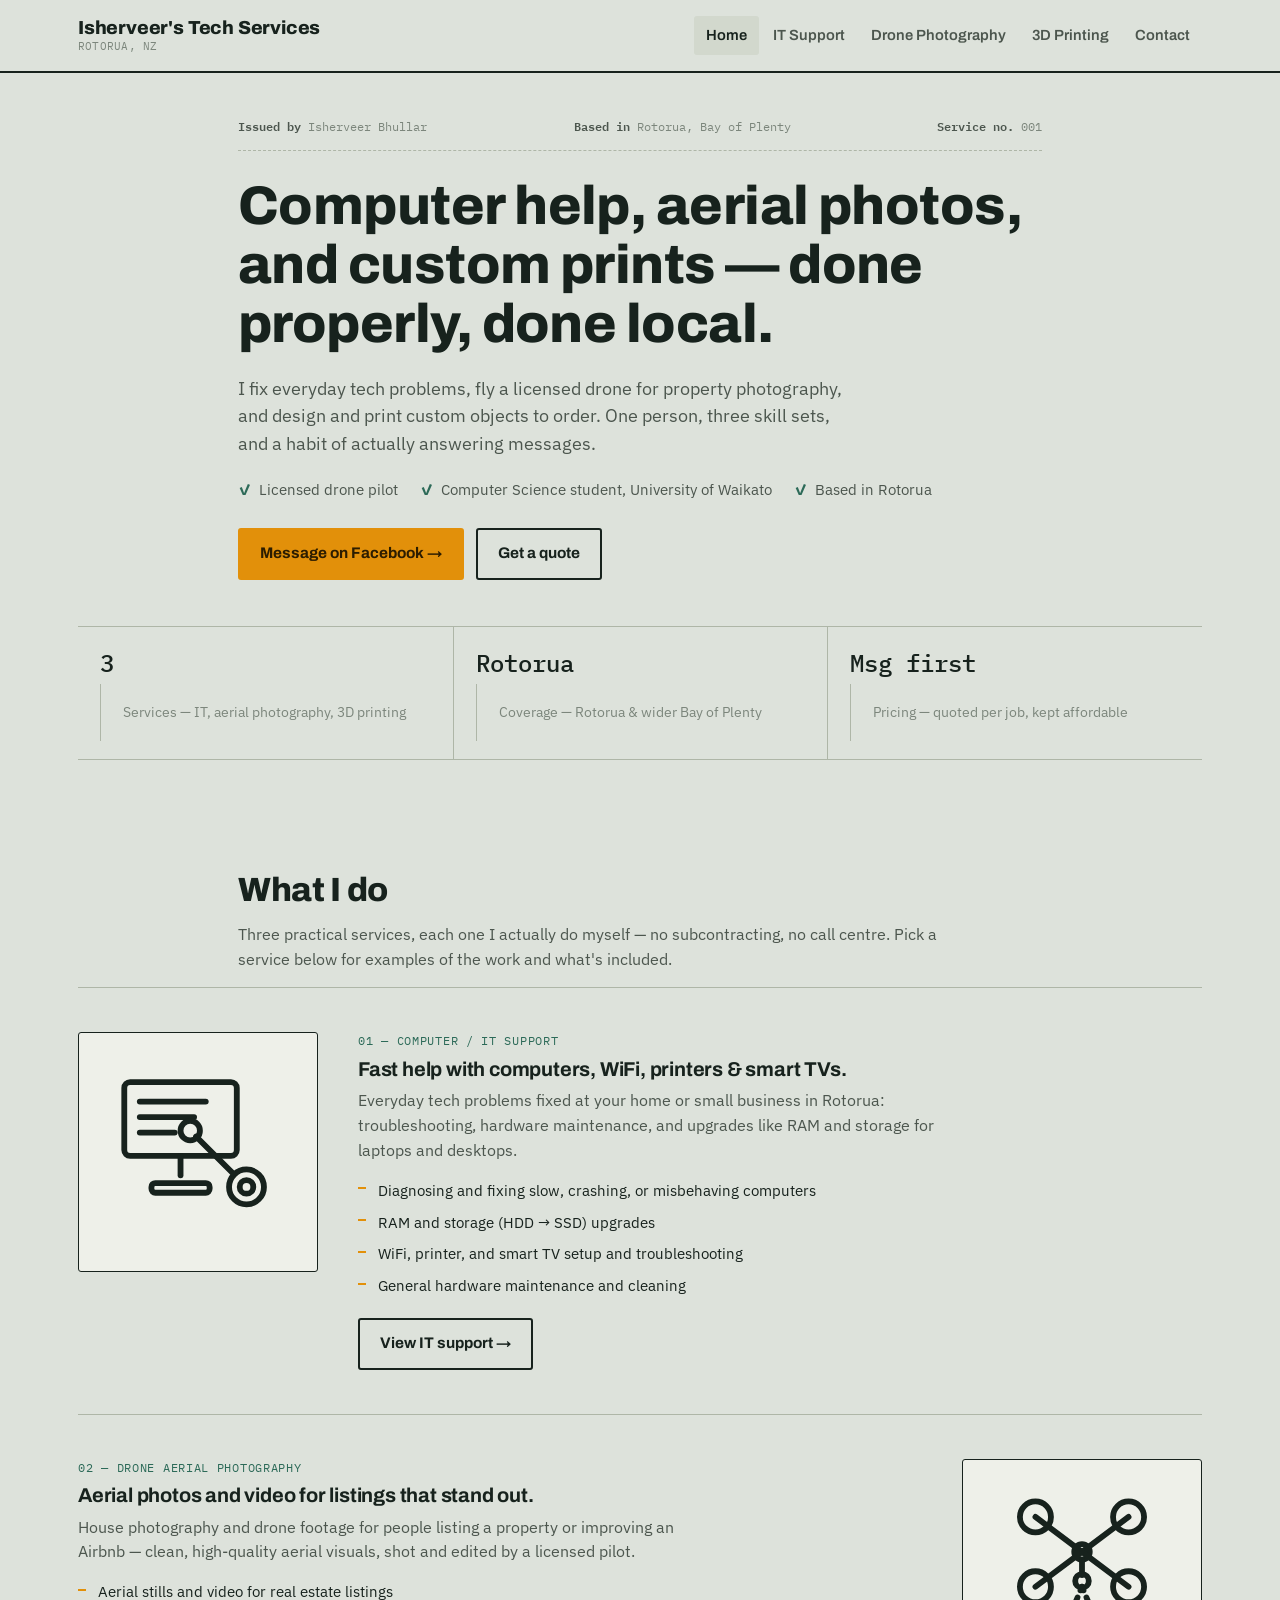
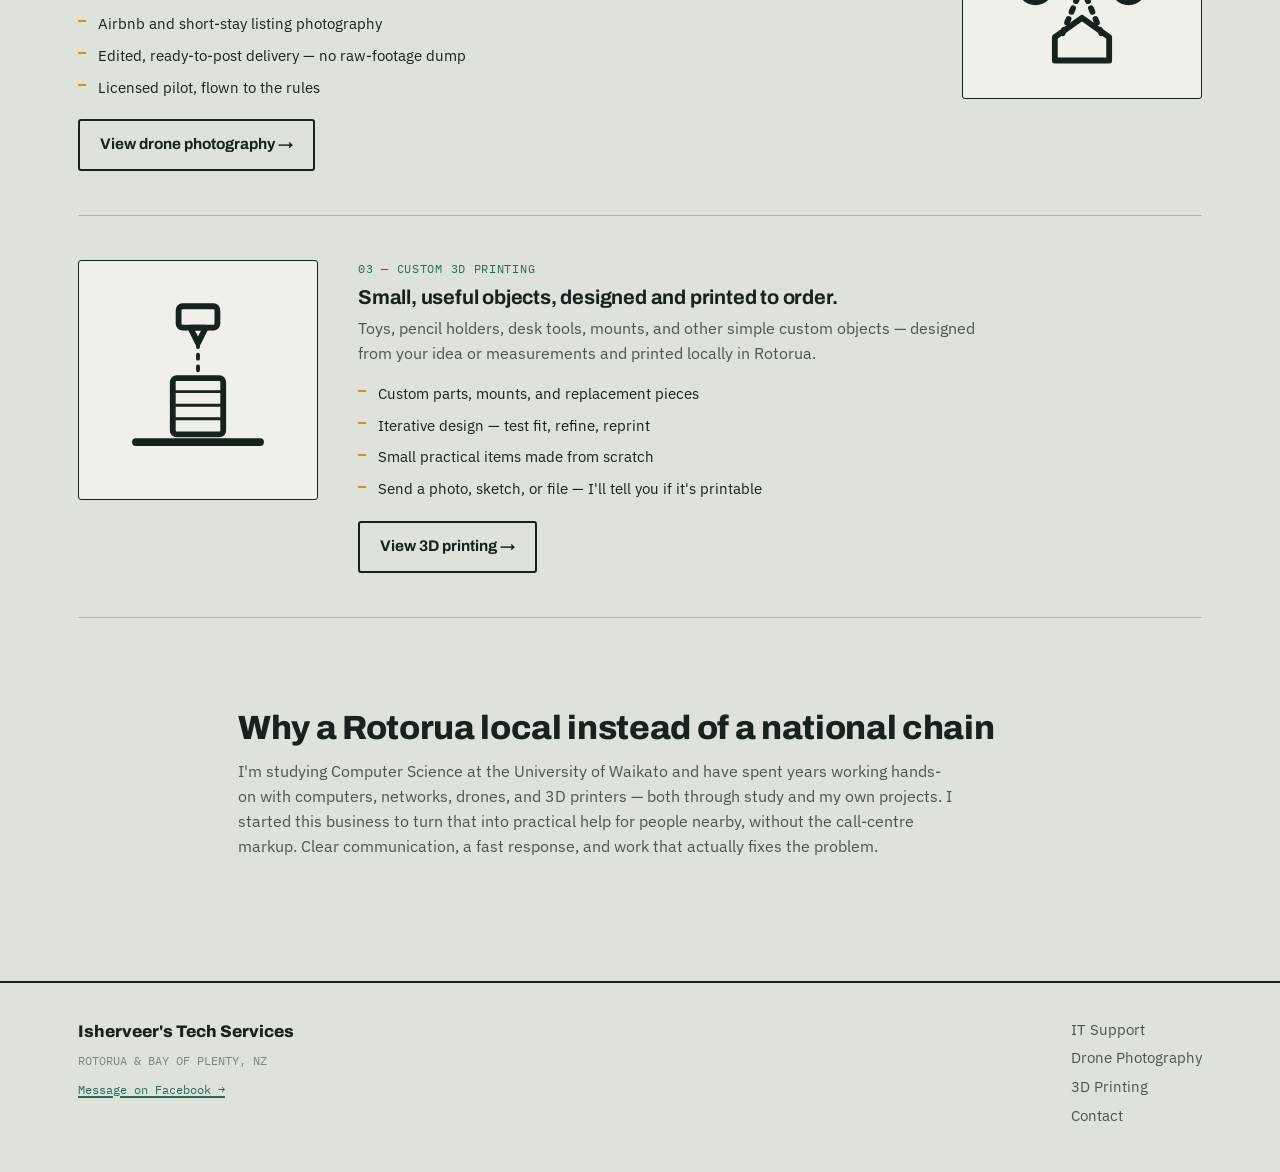
==== index.html @ d9dfd25a "Initial site: home, three service pages, contact Computer/IT support, drone aerial photography, and " ====
<!DOCTYPE html>
<html lang="en">
<head>
<meta charset="UTF-8">
<meta name="viewport" content="width=device-width, initial-scale=1.0">
<title>Isherveer's Tech Services — Computer help, drone photography & 3D printing in Rotorua</title>
<meta name="description" content="Local computer/IT support, drone aerial photography, and custom 3D printing in Rotorua, NZ. Fast, affordable, and reliable.">
<link rel="preconnect" href="https://fonts.googleapis.com">
<link rel="preconnect" href="https://fonts.gstatic.com" crossorigin>
<link href="https://fonts.googleapis.com/css2?family=Archivo:wght@600;700;800&family=IBM+Plex+Sans:wght@400;500;600&family=IBM+Plex+Mono:wght@400;500&display=swap" rel="stylesheet">
<link rel="icon" href="favicon.svg" type="image/svg+xml">
<link rel="stylesheet" href="style.css">
</head>
<body>

<header class="masthead">
  <div class="wrap">
    <a href="index.html" class="wordmark">
      <span class="name">Isherveer's Tech Services</span>
      <span class="sub">ROTORUA, NZ</span>
    </a>
    <button class="navtoggle" aria-expanded="false" aria-label="Toggle menu">Menu</button>
    <nav class="mainnav">
      <a href="index.html" class="active">Home</a>
      <a href="it-support.html">IT Support</a>
      <a href="drone-photography.html">Drone Photography</a>
      <a href="3d-printing.html">3D Printing</a>
      <a href="contact.html">Contact</a>
    </nav>
  </div>
</header>

<main>

  <section class="ticket">
    <div class="wrap col">
      <div class="ticket-meta">
        <span><b>Issued by</b> Isherveer Bhullar</span>
        <span><b>Based in</b> Rotorua, Bay of Plenty</span>
        <span><b>Service no.</b> 001</span>
      </div>

      <h1>Computer help, aerial photos, and custom prints — done properly, done local.</h1>
      <p class="hero-lede">I fix everyday tech problems, fly a licensed drone for property photography, and design and print custom objects to order. One person, three skill sets, and a habit of actually answering messages.</p>

      <div class="credentials-line">
        <span><span class="mark">✓</span> Licensed drone pilot</span>
        <span><span class="mark">✓</span> Computer Science student, University of Waikato</span>
        <span><span class="mark">✓</span> Based in Rotorua</span>
      </div>

      <div class="btn-row">
        <a class="btn btn-primary" href="https://www.facebook.com/isherveer/" target="_blank" rel="noopener">Message on Facebook →</a>
        <a class="btn btn-ghost" href="contact.html">Get a quote</a>
      </div>
    </div>

    <div class="wrap">
      <div class="facts">
        <div>
          <span class="num">3</span>
          <div class="label">Services — IT, aerial photography, 3D printing</div>
        </div>
        <div>
          <span class="num">Rotorua</span>
          <div class="label">Coverage — Rotorua & wider Bay of Plenty</div>
        </div>
        <div>
          <span class="num">Msg first</span>
          <div class="label">Pricing — quoted per job, kept affordable</div>
        </div>
      </div>
    </div>
  </section>

  <section>
    <div class="wrap col">
      <h2>What I do</h2>
      <p class="wide" style="color:var(--ink-dim);">Three practical services, each one I actually do myself — no subcontracting, no call centre. Pick a service below for examples of the work and what's included.</p>
    </div>

    <div class="wrap">

      <div class="service-row">
        <div class="service-diagram" aria-hidden="true">
          <svg viewBox="0 0 100 100" fill="none" stroke-width="3" stroke-linecap="round" stroke-linejoin="round">
            <rect x="12" y="14" width="58" height="38" rx="3"></rect>
            <line x1="20" y1="24" x2="54" y2="24"></line>
            <line x1="20" y1="32" x2="48" y2="32"></line>
            <line x1="20" y1="40" x2="38" y2="40"></line>
            <line x1="41" y1="52" x2="41" y2="62"></line>
            <rect x="26" y="66" width="30" height="5" rx="2"></rect>
            <circle cx="75" cy="68" r="9"></circle>
            <circle cx="75" cy="68" r="3.5"></circle>
            <line x1="68.5" y1="61.5" x2="49" y2="42"></line>
            <circle cx="46" cy="39" r="5"></circle>
          </svg>
        </div>
        <div>
          <span class="service-tag">01 — Computer / IT support</span>
          <h3>Fast help with computers, WiFi, printers & smart TVs.</h3>
          <p>Everyday tech problems fixed at your home or small business in Rotorua: troubleshooting, hardware maintenance, and upgrades like RAM and storage for laptops and desktops.</p>
          <ul class="offer-list">
            <li>Diagnosing and fixing slow, crashing, or misbehaving computers</li>
            <li>RAM and storage (HDD → SSD) upgrades</li>
            <li>WiFi, printer, and smart TV setup and troubleshooting</li>
            <li>General hardware maintenance and cleaning</li>
          </ul>
          <div class="btn-row" style="margin-top:20px;">
            <a class="btn btn-ghost" href="it-support.html">View IT support →</a>
          </div>
        </div>
      </div>

      <div class="service-row reverse">
        <div class="service-diagram" aria-hidden="true">
          <svg viewBox="0 0 100 100" fill="none" stroke-width="3" stroke-linecap="round" stroke-linejoin="round">
            <circle cx="50" cy="36" r="4"></circle>
            <line x1="50" y1="36" x2="26" y2="18"></line>
            <line x1="50" y1="36" x2="74" y2="18"></line>
            <line x1="50" y1="36" x2="26" y2="54"></line>
            <line x1="50" y1="36" x2="74" y2="54"></line>
            <circle cx="26" cy="18" r="8"></circle>
            <circle cx="74" cy="18" r="8"></circle>
            <circle cx="26" cy="54" r="8"></circle>
            <circle cx="74" cy="54" r="8"></circle>
            <line x1="50" y1="40" x2="50" y2="48"></line>
            <circle cx="50" cy="51" r="3.5"></circle>
            <line x1="50" y1="54" x2="40" y2="78" stroke-dasharray="2 4"></line>
            <line x1="50" y1="54" x2="60" y2="78" stroke-dasharray="2 4"></line>
            <path d="M36 92 L36 80 L50 70 L64 80 L64 92 Z"></path>
          </svg>
        </div>
        <div>
          <span class="service-tag">02 — Drone aerial photography</span>
          <h3>Aerial photos and video for listings that stand out.</h3>
          <p>House photography and drone footage for people listing a property or improving an Airbnb — clean, high-quality aerial visuals, shot and edited by a licensed pilot.</p>
          <ul class="offer-list">
            <li>Aerial stills and video for real estate listings</li>
            <li>Airbnb and short-stay listing photography</li>
            <li>Edited, ready-to-post delivery — no raw-footage dump</li>
            <li>Licensed pilot, flown to the rules</li>
          </ul>
          <div class="btn-row" style="margin-top:20px;">
            <a class="btn btn-ghost" href="drone-photography.html">View drone photography →</a>
          </div>
        </div>
      </div>

      <div class="service-row">
        <div class="service-diagram" aria-hidden="true">
          <svg viewBox="0 0 100 100" fill="none" stroke-width="3" stroke-linecap="round" stroke-linejoin="round">
            <rect x="40" y="12" width="20" height="11" rx="2"></rect>
            <path d="M46 23 L54 23 L50 31 Z"></path>
            <line x1="50" y1="31" x2="50" y2="49" stroke-dasharray="2 4" stroke-width="2"></line>
            <rect x="37" y="49" width="26" height="29" rx="2"></rect>
            <line x1="37" y1="56" x2="63" y2="56" stroke-width="1.5"></line>
            <line x1="37" y1="63" x2="63" y2="63" stroke-width="1.5"></line>
            <line x1="37" y1="70" x2="63" y2="70" stroke-width="1.5"></line>
            <line x1="18" y1="82" x2="82" y2="82" stroke-width="4"></line>
          </svg>
        </div>
        <div>
          <span class="service-tag">03 — Custom 3D printing</span>
          <h3>Small, useful objects, designed and printed to order.</h3>
          <p>Toys, pencil holders, desk tools, mounts, and other simple custom objects — designed from your idea or measurements and printed locally in Rotorua.</p>
          <ul class="offer-list">
            <li>Custom parts, mounts, and replacement pieces</li>
            <li>Iterative design — test fit, refine, reprint</li>
            <li>Small practical items made from scratch</li>
            <li>Send a photo, sketch, or file — I'll tell you if it's printable</li>
          </ul>
          <div class="btn-row" style="margin-top:20px;">
            <a class="btn btn-ghost" href="3d-printing.html">View 3D printing →</a>
          </div>
        </div>
      </div>

    </div>
  </section>

  <section class="tight">
    <div class="wrap col">
      <h2>Why a Rotorua local instead of a national chain</h2>
      <p class="wide" style="color:var(--ink-dim);">I'm studying Computer Science at the University of Waikato and have spent years working hands-on with computers, networks, drones, and 3D printers — both through study and my own projects. I started this business to turn that into practical help for people nearby, without the call-centre markup. Clear communication, a fast response, and work that actually fixes the problem.</p>
    </div>
  </section>

</main>

<footer class="site">
  <div class="wrap">
    <div>
      <div class="fbrand">Isherveer's Tech Services</div>
      <div class="farea">ROTORUA &amp; BAY OF PLENTY, NZ</div>
      <div class="farea" style="margin-top:10px;"><a href="https://www.facebook.com/isherveer/" target="_blank" rel="noopener" style="color:var(--teal);">Message on Facebook →</a></div>
    </div>
    <nav>
      <a href="it-support.html">IT Support</a>
      <a href="drone-photography.html">Drone Photography</a>
      <a href="3d-printing.html">3D Printing</a>
      <a href="contact.html">Contact</a>
    </nav>
  </div>
</footer>

<script src="script.js"></script>
</body>
</html>
---- style.css ----
/* =========================================================
   Isherveer's Tech Services
   Design concept: a field service manual / work-order ticket.
   Flat paper, hairline rules, one signal colour, no gradients,
   no glass, no drop-shadow card kit. Custom line-art diagrams
   stand in for an icon pack.
   ========================================================= */

:root {
  /* ---- palette ---- */
  --paper: #dde2db;        /* cool sage-steel page background */
  --paper-raised: #eef0e9; /* slightly lighter panel surface */
  --paper-stamp: #d2d8cd;  /* pressed/recessed surface (inputs, ticket stub) */
  --ink: #17221d;          /* primary text — cool near-black */
  --ink-dim: #4c564e;      /* secondary text */
  --ink-faint: #7c867c;    /* tertiary / meta text */
  --line: #aeb6a7;         /* hairline rule colour */
  --line-strong: #17221d;
  --signal: #e2900a;       /* amber / hazard accent — primary CTA */
  --signal-ink: #2c1d00;   /* text printed on signal colour */
  --teal: #2c6a58;         /* secondary accent — links, tags */
  --teal-dim: #e3ece7;     /* teal tint background */
  --white: #f7f7f2;

  --font-display: "Archivo", "Arial Narrow", sans-serif;
  --font-body: "IBM Plex Sans", "Segoe UI", sans-serif;
  --font-mono: "IBM Plex Mono", "Courier New", monospace;

  --col-max: 860px;
  --wide-max: 1180px;
  --radius: 3px;
}

* { box-sizing: border-box; }

html { scroll-behavior: smooth; }

body {
  margin: 0;
  background: var(--paper);
  color: var(--ink);
  font-family: var(--font-body);
  font-size: 16px;
  line-height: 1.55;
  -webkit-font-smoothing: antialiased;
}

img { max-width: 100%; display: block; }

a {
  color: var(--teal);
  text-decoration-thickness: 1.5px;
  text-underline-offset: 2px;
}
a:hover { color: var(--ink); }

h1, h2, h3, h4 {
  font-family: var(--font-display);
  color: var(--ink);
  line-height: 1.08;
  margin: 0 0 0.4em;
  font-weight: 800;
  letter-spacing: -0.01em;
}

h1 { font-size: clamp(2.1rem, 5vw, 3.4rem); }
h2 { font-size: clamp(1.5rem, 3.2vw, 2.1rem); }
h3 { font-size: 1.25rem; font-weight: 700; }

p { margin: 0 0 1em; max-width: 62ch; }
p.wide { max-width: 72ch; }

.visually-hidden {
  position: absolute; width: 1px; height: 1px;
  overflow: hidden; clip: rect(0 0 0 0); white-space: nowrap;
}

:focus-visible {
  outline: 2.5px solid var(--signal);
  outline-offset: 2px;
}

/* ---------- layout shells ---------- */

.wrap { max-width: var(--wide-max); margin: 0 auto; padding: 0 28px; }
.col  { max-width: var(--col-max); }

section { padding: 56px 0; }
section.tight { padding: 36px 0; }

.rule {
  border: none;
  border-top: 1.5px solid var(--line);
  margin: 0;
}
.rule.strong { border-top: 2px solid var(--line-strong); }

/* ---------- masthead ---------- */

.masthead {
  background: var(--paper);
  border-bottom: 2px solid var(--line-strong);
  position: sticky;
  top: 0;
  z-index: 40;
}
.masthead .wrap {
  display: flex;
  align-items: center;
  justify-content: space-between;
  gap: 24px;
  padding-top: 16px;
  padding-bottom: 16px;
}
.wordmark {
  display: flex;
  flex-direction: column;
  text-decoration: none;
  line-height: 1;
}
.wordmark .name {
  font-family: var(--font-display);
  font-weight: 800;
  font-size: 1.18rem;
  color: var(--ink);
  letter-spacing: -0.01em;
}
.wordmark .sub {
  font-family: var(--font-mono);
  font-size: 0.68rem;
  color: var(--ink-faint);
  margin-top: 4px;
  letter-spacing: 0.02em;
}

nav.mainnav { display: flex; align-items: center; gap: 2px; }
nav.mainnav a {
  font-family: var(--font-display);
  font-weight: 600;
  font-size: 0.92rem;
  color: var(--ink-dim);
  text-decoration: none;
  padding: 8px 12px;
  border-radius: var(--radius);
}
nav.mainnav a:hover { color: var(--ink); background: var(--paper-raised); }
nav.mainnav a.active { color: var(--ink); background: var(--paper-stamp); }

.navtoggle {
  display: none;
  font-family: var(--font-display);
  font-weight: 700;
  background: var(--paper-raised);
  border: 1.5px solid var(--line-strong);
  border-radius: var(--radius);
  padding: 7px 12px;
  cursor: pointer;
}

/* ---------- buttons ---------- */

.btn {
  display: inline-flex;
  align-items: center;
  gap: 8px;
  font-family: var(--font-display);
  font-weight: 700;
  font-size: 0.96rem;
  padding: 12px 20px;
  border-radius: var(--radius);
  text-decoration: none;
  border: 2px solid var(--line-strong);
  cursor: pointer;
}
.btn-primary {
  background: var(--signal);
  border-color: var(--signal);
  color: var(--signal-ink);
}
.btn-primary:hover { background: #c87e08; border-color: #c87e08; color: var(--signal-ink); }
.btn-ghost {
  background: transparent;
  color: var(--ink);
}
.btn-ghost:hover { background: var(--paper-raised); color: var(--ink); }
.btn-row { display: flex; flex-wrap: wrap; gap: 12px; margin-top: 26px; }

/* ---------- work-order header (home hero) ---------- */

.ticket {
  padding-top: 44px;
}
.ticket-meta {
  display: flex;
  justify-content: space-between;
  align-items: baseline;
  flex-wrap: wrap;
  gap: 10px 20px;
  font-family: var(--font-mono);
  font-size: 0.78rem;
  color: var(--ink-faint);
  border-bottom: 1.5px dashed var(--line);
  padding-bottom: 14px;
  margin-bottom: 26px;
}
.ticket-meta b { color: var(--ink-dim); font-weight: 600; }

.hero-lede { font-size: 1.1rem; color: var(--ink-dim); max-width: 56ch; margin-top: 16px; }

.credentials-line {
  display: flex;
  flex-wrap: wrap;
  gap: 10px 22px;
  margin-top: 22px;
  font-size: 0.92rem;
  color: var(--ink-dim);
}
.credentials-line span { display: inline-flex; align-items: center; gap: 7px; }
.credentials-line .mark { color: var(--teal); font-weight: 700; }

/* quick facts strip */
.facts {
  display: grid;
  grid-template-columns: repeat(3, 1fr);
  border-top: 1.5px solid var(--line);
  border-bottom: 1.5px solid var(--line);
  margin-top: 46px;
}
.facts div {
  padding: 18px 22px;
  border-left: 1.5px solid var(--line);
}
.facts div:first-child { border-left: none; }
.facts .num {
  font-family: var(--font-mono);
  font-size: 1.5rem;
  font-weight: 500;
  color: var(--ink);
  display: block;
}
.facts .label {
  color: var(--ink-faint);
  font-size: 0.86rem;
  margin-top: 2px;
}

/* ---------- service spec-sheet rows ---------- */

.service-row {
  display: grid;
  grid-template-columns: 240px 1fr;
  gap: 40px;
  padding: 44px 0;
  border-top: 1.5px solid var(--line);
  align-items: start;
}
.service-row:last-child { border-bottom: 1.5px solid var(--line); }
.service-row.reverse { grid-template-columns: 1fr 240px; }
.service-row.reverse .service-diagram { order: 2; }

.service-diagram {
  width: 100%;
  aspect-ratio: 1 / 1;
  background: var(--paper-raised);
  border: 1.5px solid var(--line-strong);
  border-radius: var(--radius);
  display: flex;
  align-items: center;
  justify-content: center;
  padding: 22px;
}
.service-diagram svg { width: 100%; height: 100%; stroke: var(--ink); }

.service-tag {
  font-family: var(--font-mono);
  font-size: 0.74rem;
  color: var(--teal);
  text-transform: uppercase;
  letter-spacing: 0.06em;
  display: block;
  margin-bottom: 8px;
}

.service-row p { color: var(--ink-dim); }

.service-row ul.offer-list {
  list-style: none;
  margin: 16px 0 0;
  padding: 0;
  display: grid;
  gap: 8px;
}
.service-row ul.offer-list li {
  padding-left: 20px;
  position: relative;
  font-size: 0.96rem;
  color: var(--ink);
}
.service-row ul.offer-list li::before {
  content: "";
  position: absolute;
  left: 0; top: 0.55em;
  width: 8px; height: 2px;
  background: var(--signal);
}

/* ---------- service detail pages ---------- */

.page-head {
  padding-top: 40px;
  padding-bottom: 8px;
}
.breadcrumb {
  font-family: var(--font-mono);
  font-size: 0.78rem;
  color: var(--ink-faint);
  margin-bottom: 18px;
}
.breadcrumb a { color: var(--ink-faint); }
.breadcrumb a:hover { color: var(--teal); }

.spec-table {
  width: 100%;
  border-collapse: collapse;
  margin: 28px 0;
  font-size: 0.95rem;
}
.spec-table tr { border-top: 1.5px solid var(--line); }
.spec-table tr:last-child { border-bottom: 1.5px solid var(--line); }
.spec-table td {
  padding: 12px 10px 12px 0;
  vertical-align: top;
}
.spec-table td:first-child {
  font-family: var(--font-mono);
  color: var(--ink-faint);
  width: 190px;
  white-space: nowrap;
}

.offer-grid {
  display: grid;
  grid-template-columns: repeat(2, 1fr);
  gap: 1.5px;
  background: var(--line);
  border: 1.5px solid var(--line);
  margin: 30px 0;
}
.offer-grid .cell {
  background: var(--paper-raised);
  padding: 20px 22px;
}
.offer-grid .cell h4 {
  font-family: var(--font-display);
  font-size: 1rem;
  margin-bottom: 6px;
}
.offer-grid .cell p { font-size: 0.92rem; color: var(--ink-dim); margin: 0; max-width: none; }

/* ---------- case studies (3D printing) ---------- */

.case {
  display: grid;
  grid-template-columns: 220px 1fr;
  gap: 28px;
  padding: 30px 0;
  border-top: 1.5px solid var(--line);
}
.case:last-of-type { border-bottom: 1.5px solid var(--line); }
.case h4 { margin-bottom: 6px; }
.case p { color: var(--ink-dim); font-size: 0.96rem; }
.case .case-meta {
  font-family: var(--font-mono);
  font-size: 0.74rem;
  color: var(--teal);
  display: block;
  margin-bottom: 6px;
}

.photo-slot {
  aspect-ratio: 4 / 3;
  border: 1.5px dashed var(--ink-faint);
  border-radius: var(--radius);
  background: repeating-linear-gradient(
    135deg, var(--paper-raised), var(--paper-raised) 8px,
    var(--paper-stamp) 8px, var(--paper-stamp) 16px
  );
  display: flex;
  align-items: center;
  justify-content: center;
  text-align: center;
  padding: 14px;
}
.photo-slot span {
  font-family: var(--font-mono);
  font-size: 0.72rem;
  color: var(--ink-dim);
  background: var(--paper);
  padding: 4px 8px;
  border: 1px solid var(--line-strong);
  border-radius: var(--radius);
}

/* ---------- video grid (editing samples) ---------- */

.video-grid {
  display: grid;
  grid-template-columns: repeat(auto-fit, minmax(260px, 1fr));
  gap: 22px;
  margin: 30px 0;
}
.v-card { border: 1.5px solid var(--line-strong); border-radius: var(--radius); overflow: hidden; background: var(--paper-raised); }
.v-embed { position: relative; width: 100%; padding-top: 56.25%; background: #000; }
.v-embed iframe { position: absolute; inset: 0; width: 100%; height: 100%; border: 0; }
.v-body { padding: 12px 14px; }
.v-title { font-family: var(--font-display); font-weight: 700; font-size: 0.94rem; }
.v-tool { font-family: var(--font-mono); font-size: 0.72rem; color: var(--ink-faint); margin-top: 3px; }

.note-box {
  border: 1.5px solid var(--line-strong);
  background: var(--teal-dim);
  border-radius: var(--radius);
  padding: 16px 18px;
  font-size: 0.92rem;
  color: var(--ink-dim);
  margin: 24px 0;
}
.note-box b { color: var(--ink); }

/* ---------- contact page ---------- */

.contact-grid {
  display: grid;
  grid-template-columns: 1fr 1.2fr;
  gap: 50px;
  align-items: start;
}
.contact-channel {
  display: block;
  border-top: 1.5px solid var(--line);
  padding: 18px 0;
}
.contact-channel:last-child { border-bottom: 1.5px solid var(--line); }
.contact-channel .ch-label {
  font-family: var(--font-mono);
  font-size: 0.74rem;
  color: var(--ink-faint);
  text-transform: uppercase;
  letter-spacing: 0.06em;
  display: block;
  margin-bottom: 4px;
}
.contact-channel .ch-value {
  font-family: var(--font-display);
  font-weight: 700;
  font-size: 1.15rem;
  color: var(--ink);
  text-decoration: none;
}
.contact-channel .ch-value:hover { color: var(--teal); }

.form-frame {
  border: 1.5px solid var(--line-strong);
  border-radius: var(--radius);
  background: var(--paper-raised);
  min-height: 560px;
}
.form-frame iframe { width: 100%; min-height: 560px; border: 0; display: block; }

/* ---------- footer ---------- */

footer.site {
  border-top: 2px solid var(--line-strong);
  margin-top: 70px;
  padding: 36px 0 44px;
}
footer.site .wrap {
  display: flex;
  justify-content: space-between;
  flex-wrap: wrap;
  gap: 24px;
}
footer.site .fbrand {
  font-family: var(--font-display);
  font-weight: 800;
  font-size: 1.05rem;
}
footer.site .farea {
  font-family: var(--font-mono);
  font-size: 0.78rem;
  color: var(--ink-faint);
  margin-top: 6px;
}
footer.site nav { display: flex; flex-direction: column; gap: 6px; }
footer.site nav a { color: var(--ink-dim); text-decoration: none; font-size: 0.92rem; }
footer.site nav a:hover { color: var(--teal); }

/* ---------- responsive ---------- */

@media (max-width: 760px) {
  nav.mainnav { display: none; }
  nav.mainnav.open {
    display: flex;
    flex-direction: column;
    position: absolute;
    top: 100%; left: 0; right: 0;
    background: var(--paper);
    border-bottom: 2px solid var(--line-strong);
    padding: 8px 20px 16px;
    gap: 2px;
  }
  .navtoggle { display: inline-block; }

  .facts { grid-template-columns: 1fr; }
  .facts div { border-left: none; border-top: 1.5px solid var(--line); }
  .facts div:first-child { border-top: none; }

  .service-row, .service-row.reverse {
    grid-template-columns: 1fr;
  }
  .service-row .service-diagram { max-width: 180px; order: -1 !important; }

  .case { grid-template-columns: 1fr; }
  .offer-grid { grid-template-columns: 1fr; }
  .contact-grid { grid-template-columns: 1fr; }
}
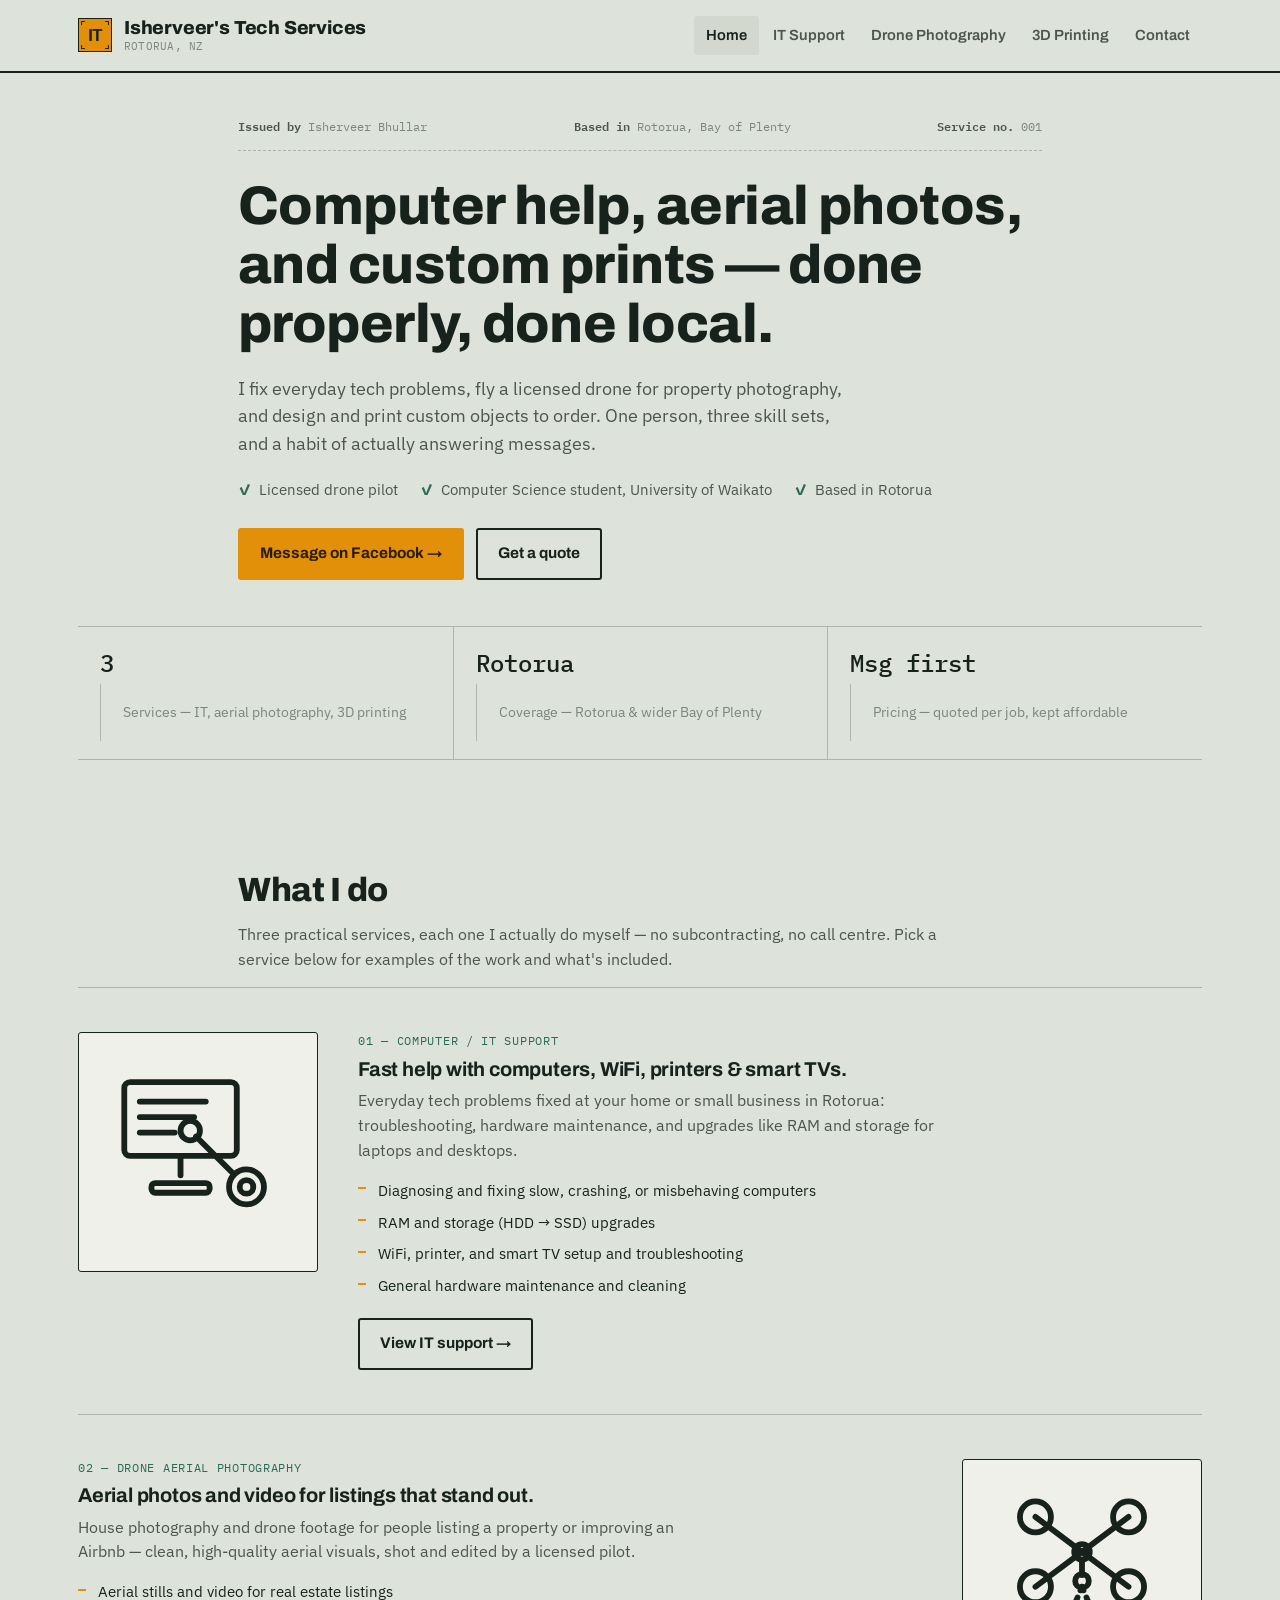
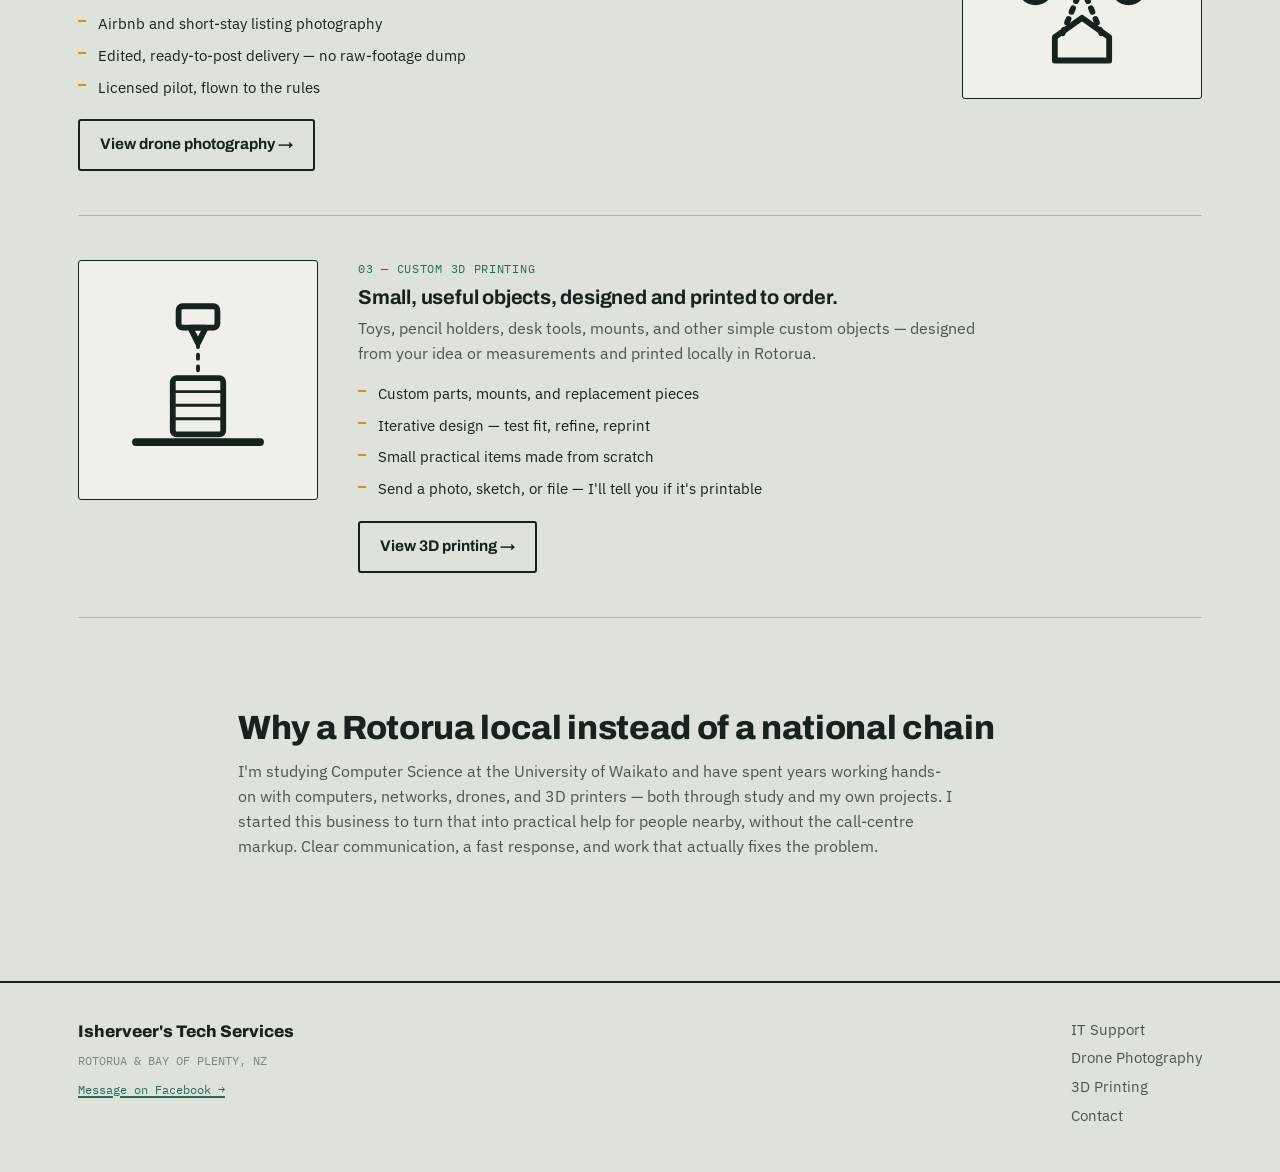
==== commit 086586df: "Add new logo mark to masthead and favicon Introduces the brand icon (amber tag mark with "IT" monogr" ====
--- a/index.html
+++ b/index.html
@@ -16,8 +16,11 @@
 <header class="masthead">
   <div class="wrap">
     <a href="index.html" class="wordmark">
-      <span class="name">Isherveer's Tech Services</span>
-      <span class="sub">ROTORUA, NZ</span>
+      <img src="assets/img/logo-icon.svg" alt="" class="wordmark-icon">
+      <span class="wordmark-text">
+        <span class="name">Isherveer's Tech Services</span>
+        <span class="sub">ROTORUA, NZ</span>
+      </span>
     </a>
     <button class="navtoggle" aria-expanded="false" aria-label="Toggle menu">Menu</button>
     <nav class="mainnav">
--- a/style.css
+++ b/style.css
@@ -114,9 +114,20 @@
 }
 .wordmark {
   display: flex;
-  flex-direction: column;
+  align-items: center;
+  gap: 12px;
   text-decoration: none;
   line-height: 1;
+}
+.wordmark-icon {
+  width: 34px;
+  height: 34px;
+  flex-shrink: 0;
+  border: 1.5px solid var(--line-strong);
+}
+.wordmark-text {
+  display: flex;
+  flex-direction: column;
 }
 .wordmark .name {
   font-family: var(--font-display);
@@ -399,6 +410,20 @@
   padding: 4px 8px;
   border: 1px solid var(--line-strong);
   border-radius: var(--radius);
+}
+
+.case-photo {
+  aspect-ratio: 4 / 3;
+  border: 1.5px solid var(--line-strong);
+  border-radius: var(--radius);
+  overflow: hidden;
+  background: var(--paper-raised);
+}
+.case-photo img {
+  width: 100%;
+  height: 100%;
+  object-fit: cover;
+  display: block;
 }
 
 /* ---------- video grid (editing samples) ---------- */
